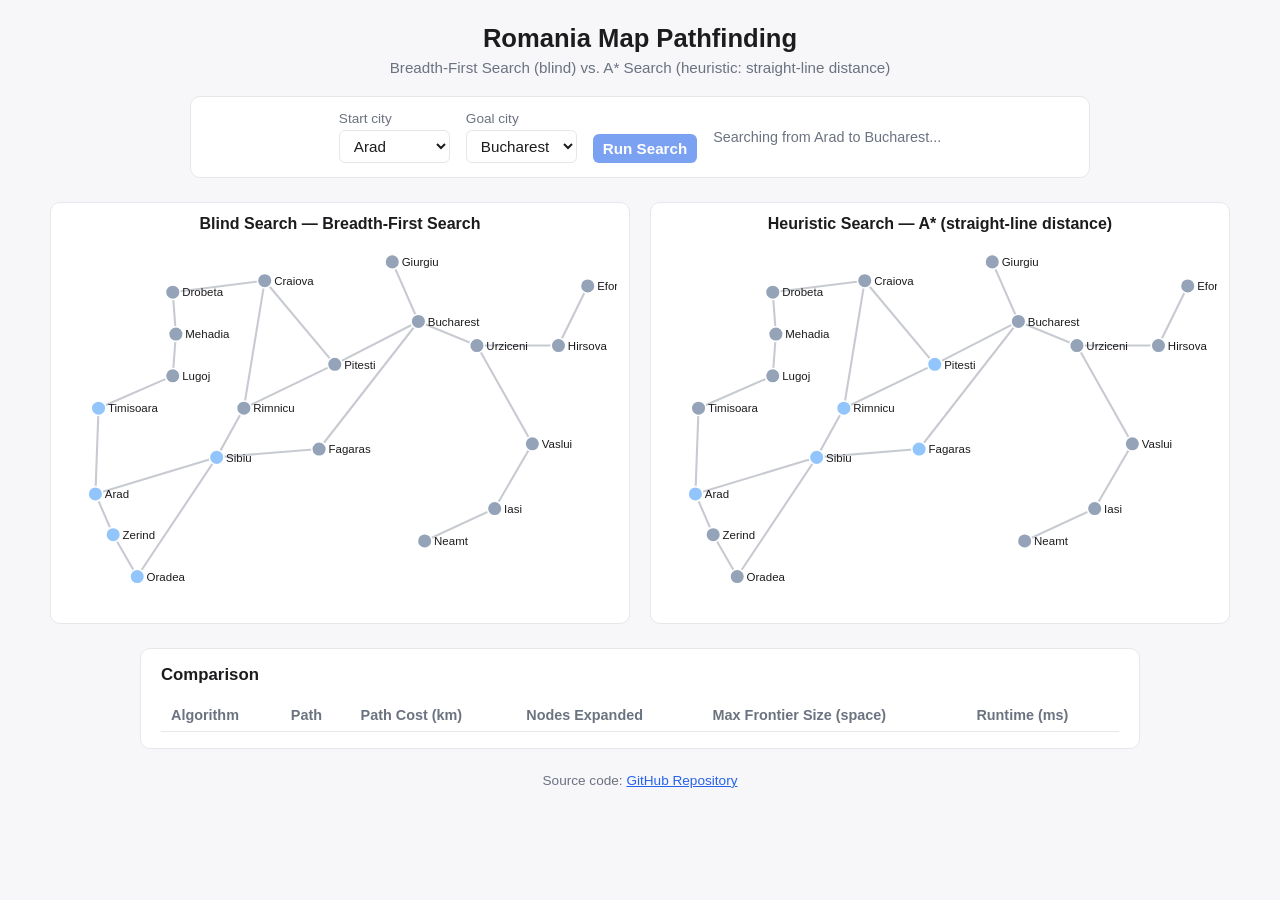
==== index.html @ 24989e84 "first structure" ====
<!doctype html>
<html lang="en">
<head>
  <meta charset="UTF-8" />
  <meta name="viewport" content="width=device-width, initial-scale=1.0" />
  <title>Romania Map Pathfinding: Blind vs. Heuristic Search</title>
  <link rel="stylesheet" href="styles.css" />
</head>
<body>
  <header>
    <h1>Romania Map Pathfinding</h1>
    <p class="subtitle">Breadth-First Search (blind) vs. A* Search (heuristic: straight-line distance)</p>
  </header>

  <section class="controls">
    <label>
      Start city
      <select id="start-city"></select>
    </label>
    <label>
      Goal city
      <select id="goal-city"></select>
    </label>
    <button id="run-btn">Run Search</button>
    <span id="status" class="status"></span>
  </section>

  <section class="maps">
    <div class="map-panel">
      <h2>Blind Search — Breadth-First Search</h2>
      <svg id="bfs-map" class="map"></svg>
    </div>
    <div class="map-panel">
      <h2>Heuristic Search — A* (straight-line distance)</h2>
      <svg id="astar-map" class="map"></svg>
    </div>
  </section>

  <section class="results">
    <h2>Comparison</h2>
    <table>
      <thead>
        <tr>
          <th>Algorithm</th>
          <th>Path</th>
          <th>Path Cost (km)</th>
          <th>Nodes Expanded</th>
          <th>Max Frontier Size (space)</th>
          <th>Runtime (ms)</th>
        </tr>
      </thead>
      <tbody id="results-body"></tbody>
    </table>
  </section>

  <footer>
    <p>
      Source code:
      <a href="https://github.com/YOUR_GITHUB_USERNAME/romania-pathfinding" target="_blank" rel="noopener">
        GitHub Repository
      </a>
    </p>
  </footer>

  <script src="js/data.js"></script>
  <script src="js/search.js"></script>
  <script src="js/map.js"></script>
  <script src="js/app.js"></script>
</body>
</html>
---- styles.css ----
:root {
  color-scheme: light dark;
  --bg: #f7f7fa;
  --panel: #ffffff;
  --text: #1c1c1e;
  --muted: #6b7280;
  --accent: #2563eb;
  --edge: #c7cbd1;
  --edge-path: #16a34a;
  --node: #94a3b8;
  --node-visited: #93c5fd;
  --node-path: #16a34a;
  --node-start: #f59e0b;
  --node-goal: #dc2626;
  --border: #e5e7eb;
}

@media (prefers-color-scheme: dark) {
  :root {
    --bg: #16181d;
    --panel: #1f2228;
    --text: #f1f1f3;
    --muted: #9ca3af;
    --edge: #3a3f47;
    --border: #2c2f36;
  }
}

* { box-sizing: border-box; }

body {
  margin: 0;
  padding-block: 24px;
  padding-inline: 20px;
  background: var(--bg);
  color: var(--text);
  font-family: -apple-system, Segoe UI, Roboto, Helvetica, Arial, sans-serif;
}

header { text-align: center; margin-bottom: 20px; }
h1 { margin: 0 0 6px; font-size: 1.6rem; }
.subtitle { margin: 0; color: var(--muted); font-size: 0.95rem; }

.controls {
  display: flex;
  flex-wrap: wrap;
  align-items: center;
  justify-content: center;
  gap: 16px;
  margin-bottom: 24px;
  background: var(--panel);
  border: 1px solid var(--border);
  border-radius: 10px;
  padding: 14px 18px;
  max-width: 900px;
  margin-inline: auto;
}

.controls label {
  display: flex;
  flex-direction: column;
  gap: 4px;
  font-size: 0.85rem;
  color: var(--muted);
}

select, button {
  font-size: 0.95rem;
  padding: 6px 10px;
  border-radius: 6px;
  border: 1px solid var(--border);
  background: var(--panel);
  color: var(--text);
}

button {
  background: var(--accent);
  color: white;
  border: none;
  cursor: pointer;
  font-weight: 600;
  align-self: flex-end;
}
button:disabled { opacity: 0.6; cursor: default; }

.status { color: var(--muted); font-size: 0.9rem; }

.maps {
  display: flex;
  flex-wrap: wrap;
  gap: 20px;
  justify-content: center;
  max-width: 1200px;
  margin: 0 auto 24px;
}

.map-panel {
  background: var(--panel);
  border: 1px solid var(--border);
  border-radius: 10px;
  padding: 12px;
  flex: 1 1 460px;
  max-width: 580px;
}

.map-panel h2 { font-size: 1rem; margin: 0 0 8px; text-align: center; }

.map { width: 100%; height: auto; }

.edge { stroke: var(--edge); stroke-width: 2; }
.edge-path { stroke: var(--edge-path); stroke-width: 4; }

.node { fill: var(--node); stroke: var(--panel); stroke-width: 1.5; transition: fill 0.2s; }
.node.visited { fill: var(--node-visited); }
.node.on-path { fill: var(--node-path); }
.node.start { fill: var(--node-start); }
.node.goal { fill: var(--node-goal); }

.node-label { font-size: 11px; fill: var(--text); }

.results {
  max-width: 1000px;
  margin: 0 auto;
  background: var(--panel);
  border: 1px solid var(--border);
  border-radius: 10px;
  padding: 16px 20px;
  overflow-x: auto;
}
.results h2 { margin-top: 0; font-size: 1.05rem; }

table { width: 100%; border-collapse: collapse; font-size: 0.9rem; }
th, td { text-align: left; padding: 8px 10px; border-bottom: 1px solid var(--border); }
th { color: var(--muted); font-weight: 600; }
.path-cell { font-family: ui-monospace, monospace; font-size: 0.85rem; }

footer {
  text-align: center;
  margin-top: 24px;
  color: var(--muted);
  font-size: 0.85rem;
}
footer a { color: var(--accent); }
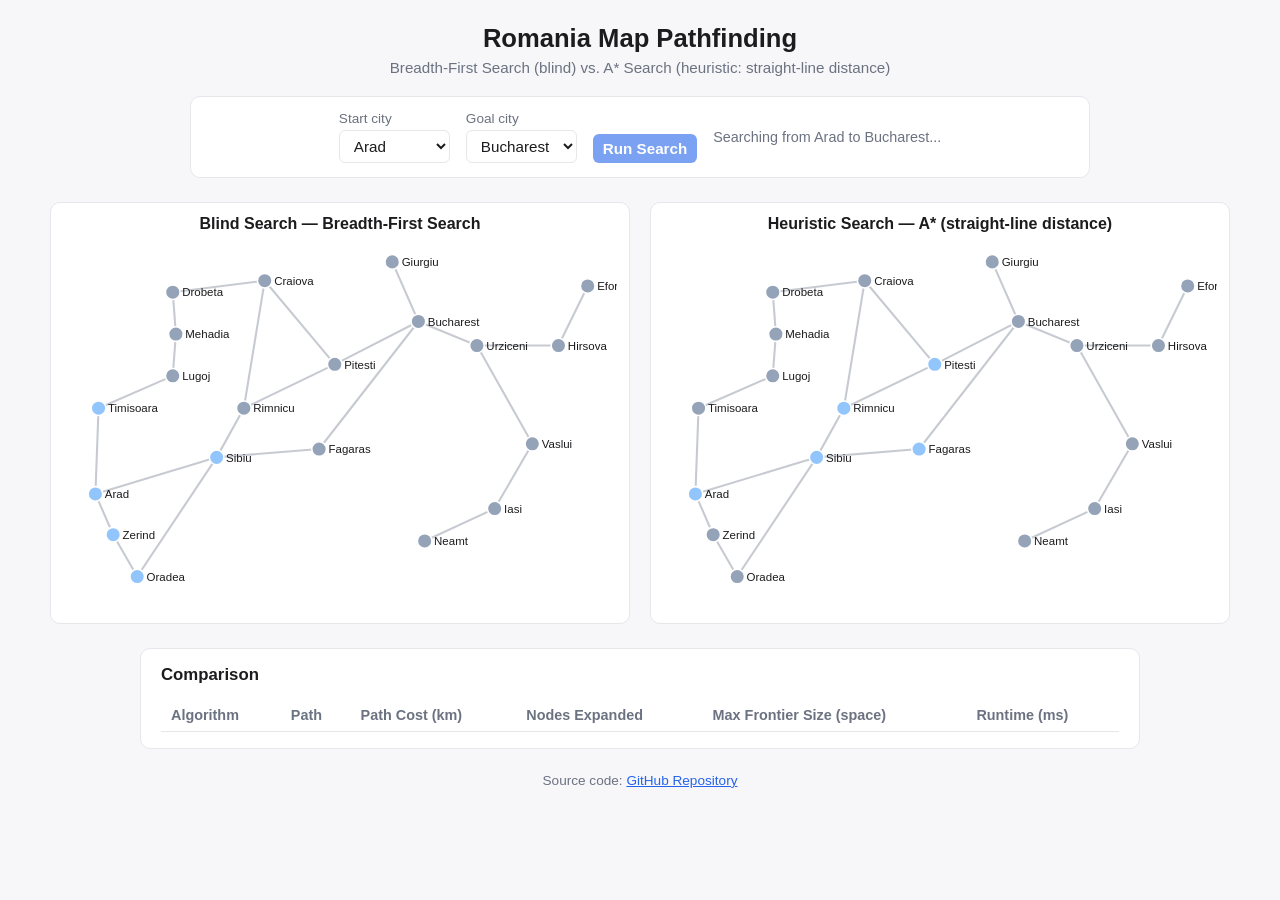
==== commit 156400c0: "add github link" ====
--- a/index.html
+++ b/index.html
@@ -56,7 +56,7 @@
   <footer>
     <p>
       Source code:
-      <a href="https://github.com/YOUR_GITHUB_USERNAME/romania-pathfinding" target="_blank" rel="noopener">
+      <a href="https://github.com/azkaeiorszghjhbvgu/AI-Schizo-Mapping" rel="noopener">
         GitHub Repository
       </a>
     </p>
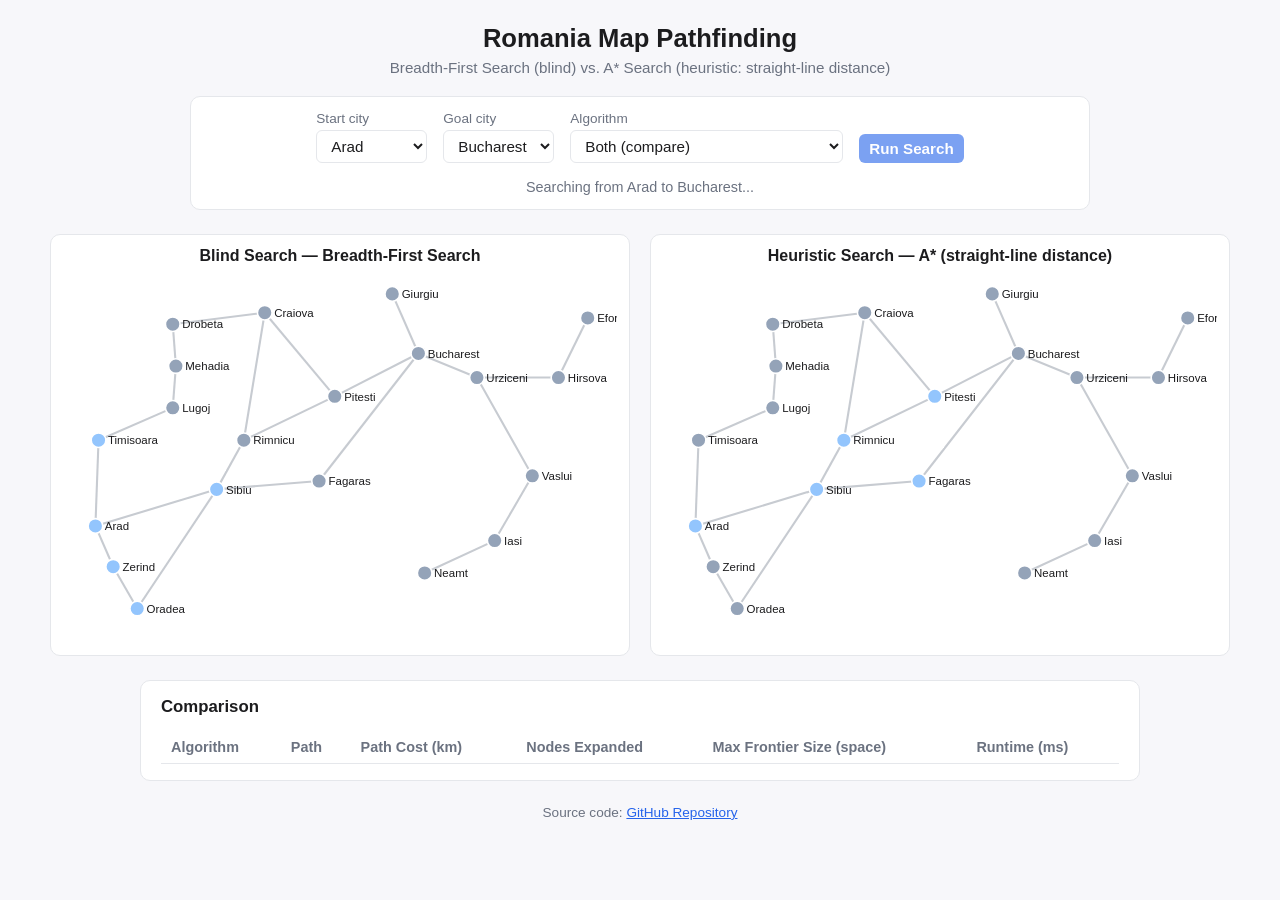
==== commit d66bbe2e: "added selectable searching mode" ====
--- a/index.html
+++ b/index.html
@@ -21,16 +21,24 @@
       Goal city
       <select id="goal-city"></select>
     </label>
+    <label>
+      Algorithm
+      <select id="mode-select">
+        <option value="both" selected>Both (compare)</option>
+        <option value="bfs">Blind Search (BFS) only</option>
+        <option value="astar">Custom Heuristic Search (A*) only</option>
+      </select>
+    </label>
     <button id="run-btn">Run Search</button>
     <span id="status" class="status"></span>
   </section>
 
   <section class="maps">
-    <div class="map-panel">
+    <div class="map-panel" id="bfs-panel">
       <h2>Blind Search — Breadth-First Search</h2>
       <svg id="bfs-map" class="map"></svg>
     </div>
-    <div class="map-panel">
+    <div class="map-panel" id="astar-panel">
       <h2>Heuristic Search — A* (straight-line distance)</h2>
       <svg id="astar-map" class="map"></svg>
     </div>
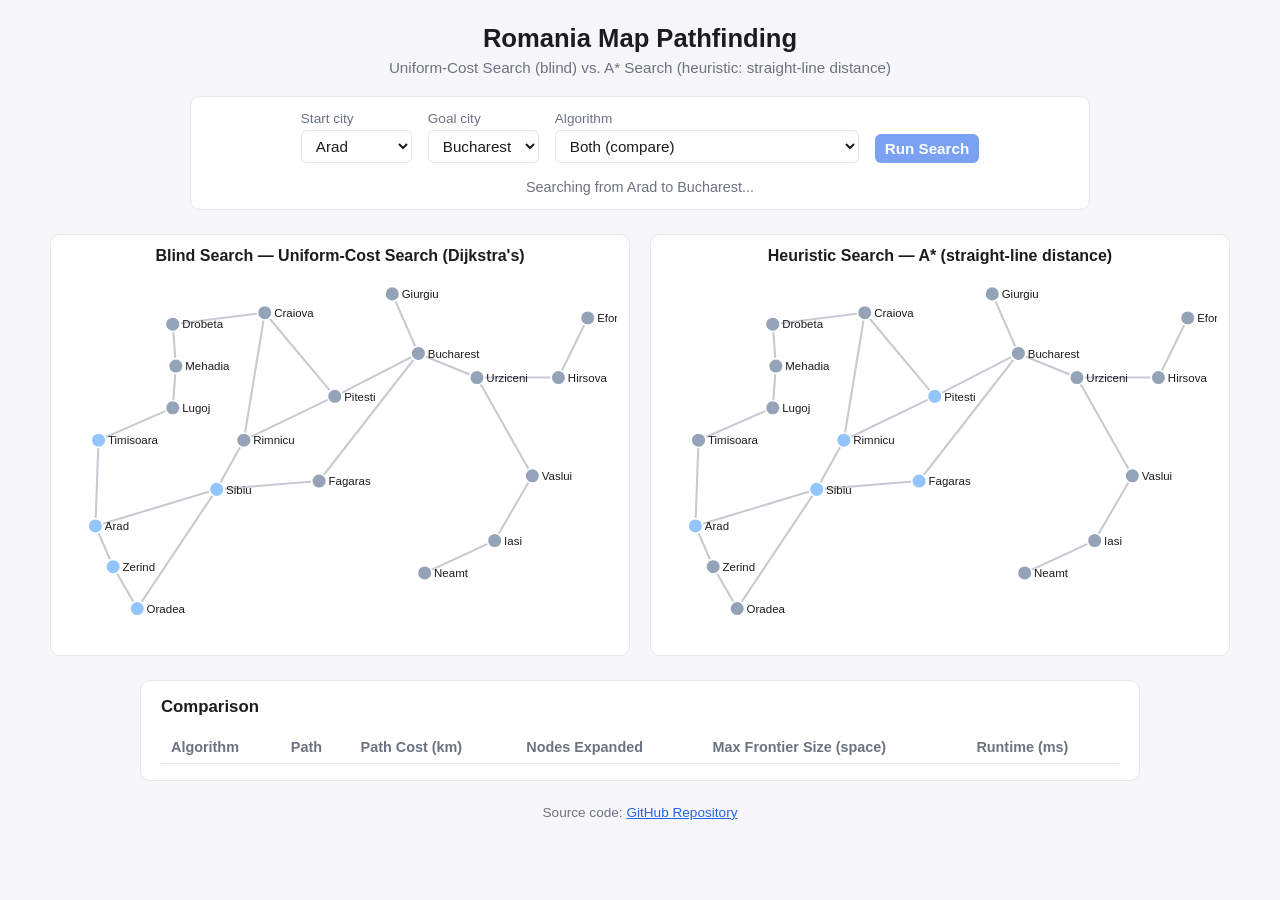
==== commit 93796811: "changed to Uniform-Cost Search (UCS / Dijkstra's)" ====
--- a/index.html
+++ b/index.html
@@ -9,7 +9,7 @@
 <body>
   <header>
     <h1>Romania Map Pathfinding</h1>
-    <p class="subtitle">Breadth-First Search (blind) vs. A* Search (heuristic: straight-line distance)</p>
+    <p class="subtitle">Uniform-Cost Search (blind) vs. A* Search (heuristic: straight-line distance)</p>
   </header>
 
   <section class="controls">
@@ -25,8 +25,8 @@
       Algorithm
       <select id="mode-select">
         <option value="both" selected>Both (compare)</option>
-        <option value="bfs">Blind Search (BFS) only</option>
-        <option value="astar">Custom Heuristic Search (A*) only</option>
+        <option value="bfs">Uniform-Cost Search (UCS / Dijkstra's)</option>
+        <option value="astar">A* Search</option>
       </select>
     </label>
     <button id="run-btn">Run Search</button>
@@ -35,7 +35,7 @@
 
   <section class="maps">
     <div class="map-panel" id="bfs-panel">
-      <h2>Blind Search — Breadth-First Search</h2>
+      <h2>Blind Search — Uniform-Cost Search (Dijkstra's)</h2>
       <svg id="bfs-map" class="map"></svg>
     </div>
     <div class="map-panel" id="astar-panel">
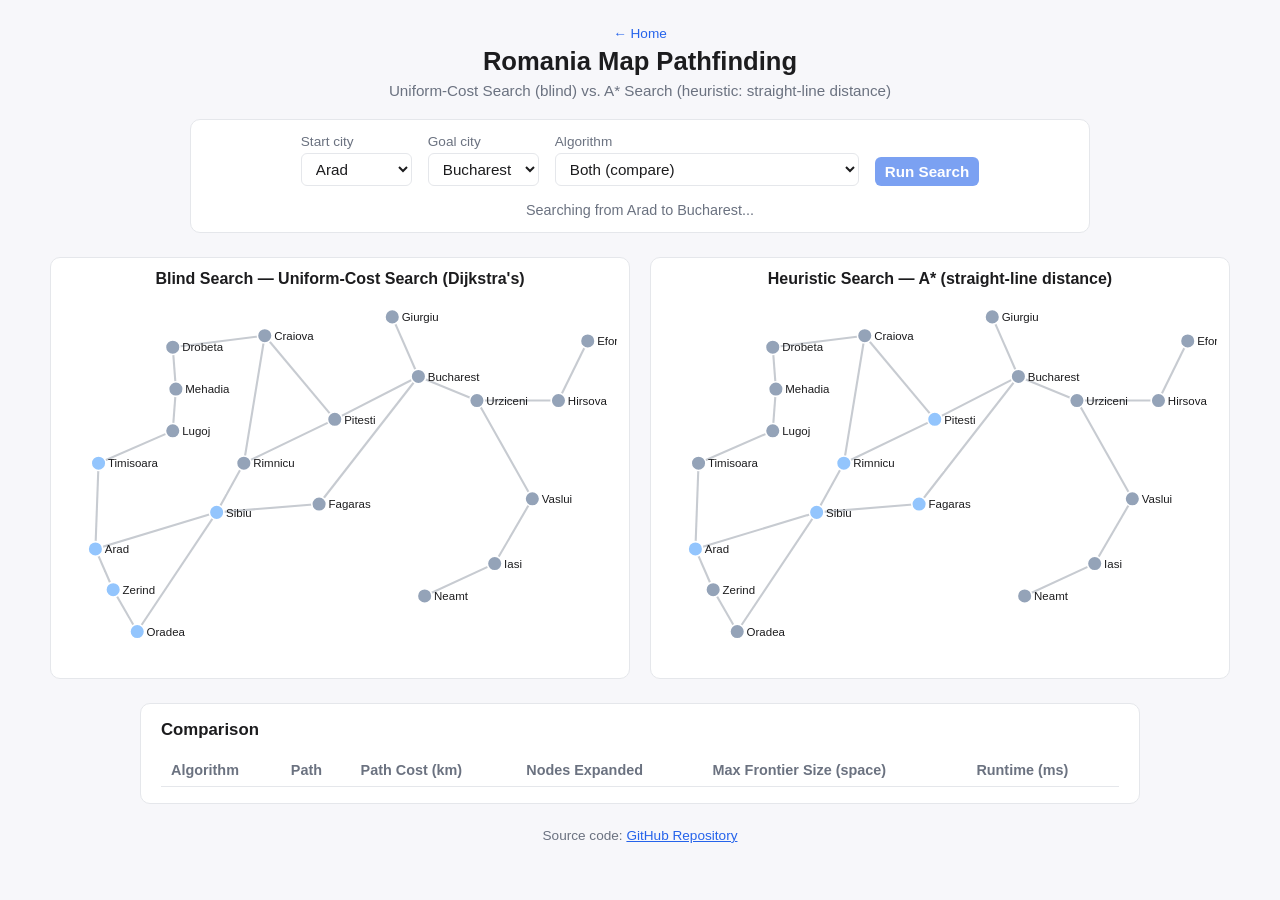
==== commit d0e9c967: "new home page" ====
--- a/index.html
+++ b/index.html
@@ -8,6 +8,7 @@
 </head>
 <body>
   <header>
+    <a class="home-link" href="home.html">&larr; Home</a>
     <h1>Romania Map Pathfinding</h1>
     <p class="subtitle">Uniform-Cost Search (blind) vs. A* Search (heuristic: straight-line distance)</p>
   </header>
--- a/styles.css
+++ b/styles.css
@@ -141,3 +141,55 @@
   font-size: 0.85rem;
 }
 footer a { color: var(--accent); }
+
+.home-link {
+  display: inline-block;
+  margin-bottom: 6px;
+  color: var(--accent);
+  font-size: 0.85rem;
+  text-decoration: none;
+}
+.home-link:hover { text-decoration: underline; }
+
+.intro {
+  max-width: 900px;
+  margin: 0 auto 24px;
+  display: flex;
+  flex-direction: column;
+  gap: 16px;
+}
+
+.intro-card {
+  background: var(--panel);
+  border: 1px solid var(--border);
+  border-radius: 10px;
+  padding: 18px 22px;
+}
+.intro-card h2 { margin-top: 0; font-size: 1.15rem; }
+.intro-card h3 { margin-top: 0; font-size: 1rem; }
+.intro-card p, .intro-card li { color: var(--text); line-height: 1.5; }
+.intro-card ul { margin: 8px 0; padding-left: 20px; }
+
+.intro-grid {
+  display: flex;
+  flex-wrap: wrap;
+  gap: 16px;
+}
+.intro-grid .intro-card { flex: 1 1 320px; }
+
+.intro-cta {
+  text-align: center;
+  margin-top: 8px;
+}
+
+.cta-button {
+  display: inline-block;
+  background: var(--accent);
+  color: white;
+  font-weight: 600;
+  font-size: 1rem;
+  padding: 10px 24px;
+  border-radius: 8px;
+  text-decoration: none;
+}
+.cta-button:hover { opacity: 0.9; }
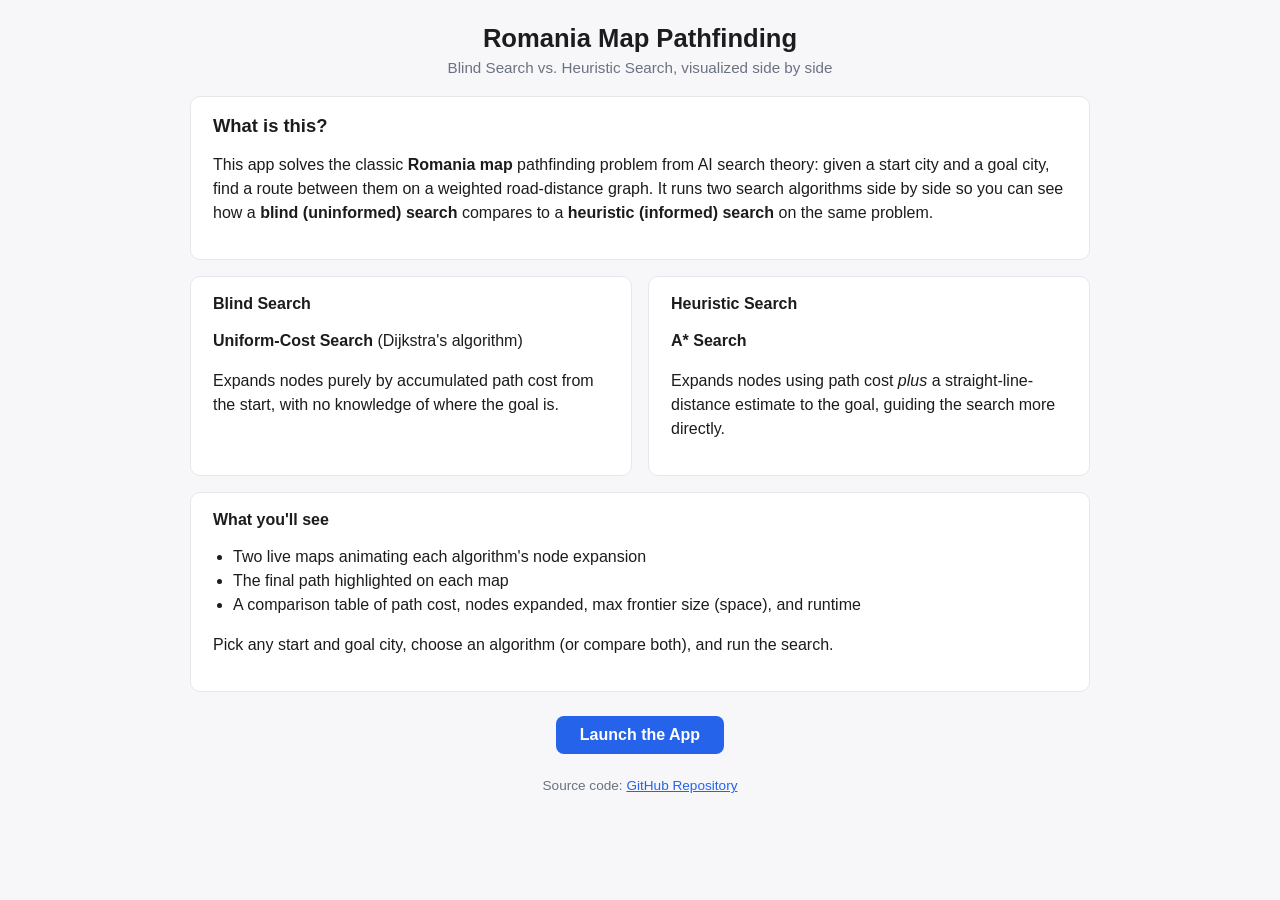
==== commit 80aa833a: "home page update" ====
--- a/index.html
+++ b/index.html
@@ -3,63 +3,60 @@
 <head>
   <meta charset="UTF-8" />
   <meta name="viewport" content="width=device-width, initial-scale=1.0" />
-  <title>Romania Map Pathfinding: Blind vs. Heuristic Search</title>
+  <title>Romania Map Pathfinding — Home</title>
   <link rel="stylesheet" href="styles.css" />
 </head>
 <body>
   <header>
-    <a class="home-link" href="home.html">&larr; Home</a>
     <h1>Romania Map Pathfinding</h1>
-    <p class="subtitle">Uniform-Cost Search (blind) vs. A* Search (heuristic: straight-line distance)</p>
+    <p class="subtitle">Blind Search vs. Heuristic Search, visualized side by side</p>
   </header>
 
-  <section class="controls">
-    <label>
-      Start city
-      <select id="start-city"></select>
-    </label>
-    <label>
-      Goal city
-      <select id="goal-city"></select>
-    </label>
-    <label>
-      Algorithm
-      <select id="mode-select">
-        <option value="both" selected>Both (compare)</option>
-        <option value="bfs">Uniform-Cost Search (UCS / Dijkstra's)</option>
-        <option value="astar">A* Search</option>
-      </select>
-    </label>
-    <button id="run-btn">Run Search</button>
-    <span id="status" class="status"></span>
-  </section>
+  <section class="intro">
+    <div class="intro-card">
+      <h2>What is this?</h2>
+      <p>
+        This app solves the classic <strong>Romania map</strong> pathfinding
+        problem from AI search theory: given a start city and a goal city,
+        find a route between them on a weighted road-distance graph. It runs
+        two search algorithms side by side so you can see how a
+        <strong>blind (uninformed) search</strong> compares to a
+        <strong>heuristic (informed) search</strong> on the same problem.
+      </p>
+    </div>
 
-  <section class="maps">
-    <div class="map-panel" id="bfs-panel">
-      <h2>Blind Search — Uniform-Cost Search (Dijkstra's)</h2>
-      <svg id="bfs-map" class="map"></svg>
+    <div class="intro-grid">
+      <div class="intro-card">
+        <h3>Blind Search</h3>
+        <p><strong>Uniform-Cost Search</strong> (Dijkstra's algorithm)</p>
+        <p>
+          Expands nodes purely by accumulated path cost from the start,
+          with no knowledge of where the goal is.
+        </p>
+      </div>
+      <div class="intro-card">
+        <h3>Heuristic Search</h3>
+        <p><strong>A* Search</strong></p>
+        <p>
+          Expands nodes using path cost <em>plus</em> a straight-line-distance
+          estimate to the goal, guiding the search more directly.
+        </p>
+      </div>
     </div>
-    <div class="map-panel" id="astar-panel">
-      <h2>Heuristic Search — A* (straight-line distance)</h2>
-      <svg id="astar-map" class="map"></svg>
+
+    <div class="intro-card">
+      <h3>What you'll see</h3>
+      <ul>
+        <li>Two live maps animating each algorithm's node expansion</li>
+        <li>The final path highlighted on each map</li>
+        <li>A comparison table of path cost, nodes expanded, max frontier size (space), and runtime</li>
+      </ul>
+      <p>Pick any start and goal city, choose an algorithm (or compare both), and run the search.</p>
     </div>
-  </section>
 
-  <section class="results">
-    <h2>Comparison</h2>
-    <table>
-      <thead>
-        <tr>
-          <th>Algorithm</th>
-          <th>Path</th>
-          <th>Path Cost (km)</th>
-          <th>Nodes Expanded</th>
-          <th>Max Frontier Size (space)</th>
-          <th>Runtime (ms)</th>
-        </tr>
-      </thead>
-      <tbody id="results-body"></tbody>
-    </table>
+    <div class="intro-cta">
+      <a class="cta-button" href="app.html">Launch the App</a>
+    </div>
   </section>
 
   <footer>
@@ -70,10 +67,5 @@
       </a>
     </p>
   </footer>
-
-  <script src="js/data.js"></script>
-  <script src="js/search.js"></script>
-  <script src="js/map.js"></script>
-  <script src="js/app.js"></script>
 </body>
 </html>
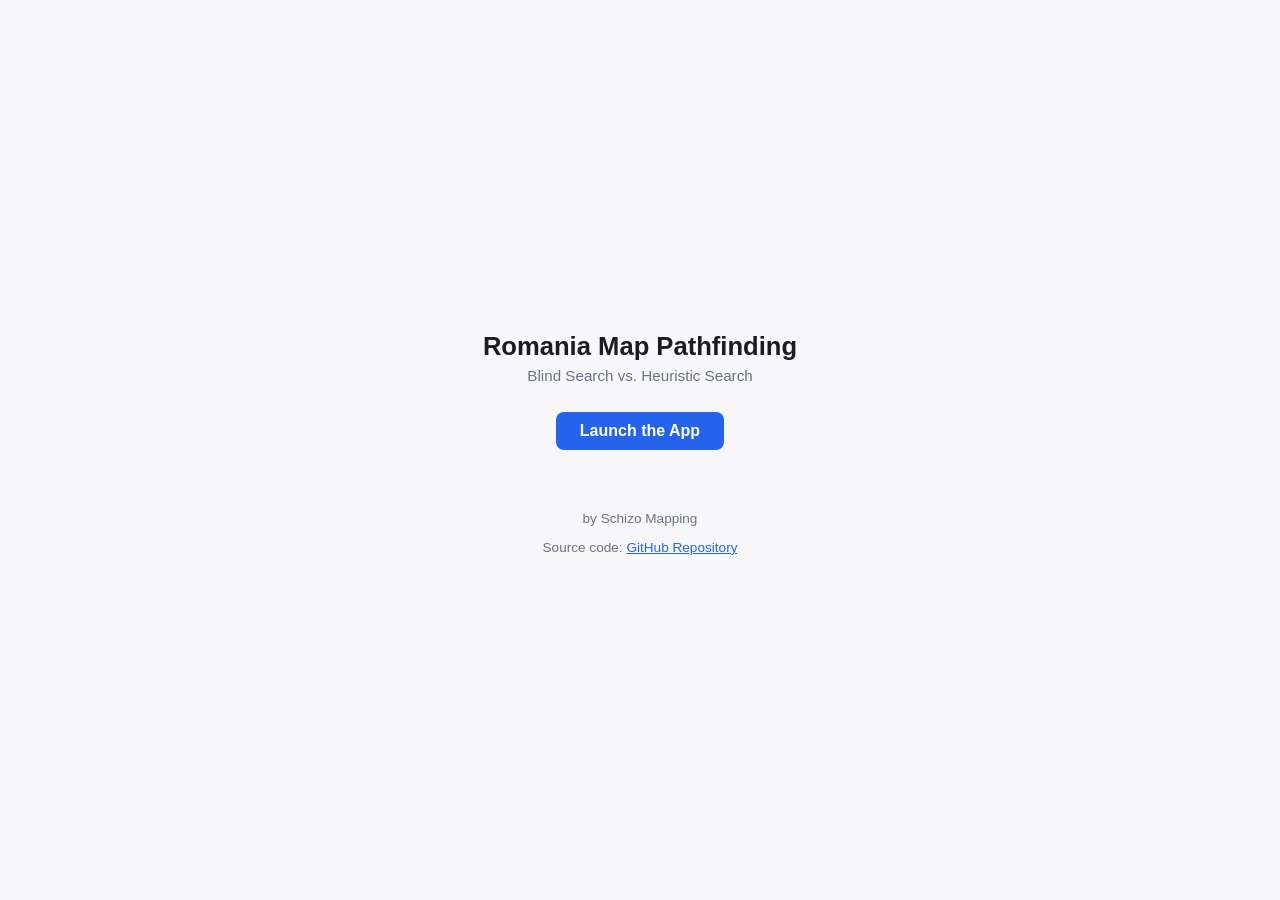
==== commit 8e301a57: "sum bs w/home page" ====
--- a/index.html
+++ b/index.html
@@ -6,60 +6,20 @@
   <title>Romania Map Pathfinding — Home</title>
   <link rel="stylesheet" href="styles.css" />
 </head>
-<body>
+<body class="home-body">
   <header>
     <h1>Romania Map Pathfinding</h1>
-    <p class="subtitle">Blind Search vs. Heuristic Search, visualized side by side</p>
+    <p class="subtitle">Blind Search vs. Heuristic Search</p>
   </header>
 
   <section class="intro">
-    <div class="intro-card">
-      <h2>What is this?</h2>
-      <p>
-        This app solves the classic <strong>Romania map</strong> pathfinding
-        problem from AI search theory: given a start city and a goal city,
-        find a route between them on a weighted road-distance graph. It runs
-        two search algorithms side by side so you can see how a
-        <strong>blind (uninformed) search</strong> compares to a
-        <strong>heuristic (informed) search</strong> on the same problem.
-      </p>
-    </div>
-
-    <div class="intro-grid">
-      <div class="intro-card">
-        <h3>Blind Search</h3>
-        <p><strong>Uniform-Cost Search</strong> (Dijkstra's algorithm)</p>
-        <p>
-          Expands nodes purely by accumulated path cost from the start,
-          with no knowledge of where the goal is.
-        </p>
-      </div>
-      <div class="intro-card">
-        <h3>Heuristic Search</h3>
-        <p><strong>A* Search</strong></p>
-        <p>
-          Expands nodes using path cost <em>plus</em> a straight-line-distance
-          estimate to the goal, guiding the search more directly.
-        </p>
-      </div>
-    </div>
-
-    <div class="intro-card">
-      <h3>What you'll see</h3>
-      <ul>
-        <li>Two live maps animating each algorithm's node expansion</li>
-        <li>The final path highlighted on each map</li>
-        <li>A comparison table of path cost, nodes expanded, max frontier size (space), and runtime</li>
-      </ul>
-      <p>Pick any start and goal city, choose an algorithm (or compare both), and run the search.</p>
-    </div>
-
     <div class="intro-cta">
       <a class="cta-button" href="app.html">Launch the App</a>
     </div>
   </section>
 
   <footer>
+    <p>by Schizo Mapping</p>
     <p>
       Source code:
       <a href="https://github.com/azkaeiorszghjhbvgu/AI-Schizo-Mapping" rel="noopener">
--- a/styles.css
+++ b/styles.css
@@ -142,6 +142,19 @@
 }
 footer a { color: var(--accent); }
 
+.home-body {
+  min-height: 100vh;
+  display: flex;
+  flex-direction: column;
+  align-items: center;
+  justify-content: center;
+  text-align: center;
+}
+
+.home-body .intro {
+  align-items: center;
+}
+
 .home-link {
   display: inline-block;
   margin-bottom: 6px;
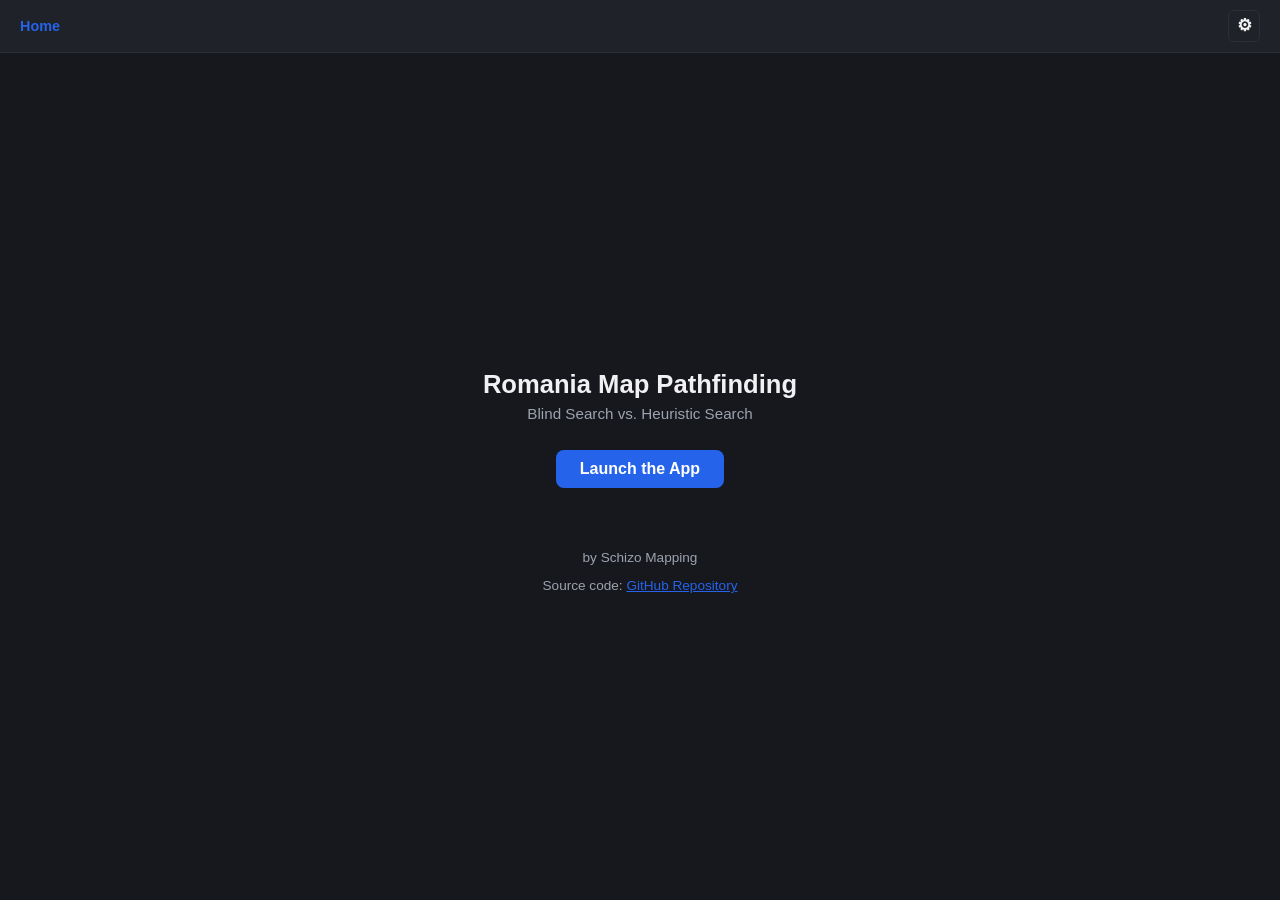
==== commit b7b6d9d3: "nav bar !!1!" ====
--- a/index.html
+++ b/index.html
@@ -7,25 +7,41 @@
   <link rel="stylesheet" href="styles.css" />
 </head>
 <body class="home-body">
-  <header>
-    <h1>Romania Map Pathfinding</h1>
-    <p class="subtitle">Blind Search vs. Heuristic Search</p>
-  </header>
+  <nav class="navbar">
+    <a class="navbar-home" href="index.html">Home</a>
+    <div class="navbar-settings">
+      <button class="navbar-gear" type="button" aria-label="Settings" title="Settings">&#9881;</button>
+      <div class="navbar-menu">
+        <div class="navbar-menu-label">Themes/div>
+        <button class="navbar-theme-option" data-theme-choice="dark">Dark</button>
+        <button class="navbar-theme-option" data-theme-choice="light">Light</button>
+      </div>
+    </div>
+  </nav>
 
-  <section class="intro">
-    <div class="intro-cta">
-      <a class="cta-button" href="app.html">Launch the App</a>
-    </div>
-  </section>
+  <div class="home-content">
+    <header>
+      <h1>Romania Map Pathfinding</h1>
+      <p class="subtitle">Blind Search vs. Heuristic Search</p>
+    </header>
 
-  <footer>
-    <p>by Schizo Mapping</p>
-    <p>
-      Source code:
-      <a href="https://github.com/azkaeiorszghjhbvgu/AI-Schizo-Mapping" rel="noopener">
-        GitHub Repository
-      </a>
-    </p>
-  </footer>
+    <section class="intro">
+      <div class="intro-cta">
+        <a class="cta-button" href="app.html">Launch the App</a>
+      </div>
+    </section>
+
+    <footer>
+      <p>by Schizo Mapping</p>
+      <p>
+        Source code:
+        <a href="https://github.com/azkaeiorszghjhbvgu/AI-Schizo-Mapping" rel="noopener">
+          GitHub Repository
+        </a>
+      </p>
+    </footer>
+  </div>
+
+  <script src="js/navbar.js"></script>
 </body>
 </html>
--- a/styles.css
+++ b/styles.css
@@ -1,43 +1,135 @@
 :root {
-  color-scheme: light dark;
-  --bg: #f7f7fa;
-  --panel: #ffffff;
-  --text: #1c1c1e;
-  --muted: #6b7280;
+  color-scheme: dark;
+  --bg: #16181d;
+  --panel: #1f2228;
+  --text: #f1f1f3;
+  --muted: #9ca3af;
   --accent: #2563eb;
-  --edge: #c7cbd1;
+  --edge: #3a3f47;
   --edge-path: #16a34a;
   --node: #94a3b8;
   --node-visited: #93c5fd;
   --node-path: #16a34a;
   --node-start: #f59e0b;
   --node-goal: #dc2626;
+  --border: #2c2f36;
+}
+
+:root[data-theme="light"] {
+  color-scheme: light;
+  --bg: #f7f7fa;
+  --panel: #ffffff;
+  --text: #1c1c1e;
+  --muted: #6b7280;
+  --edge: #c7cbd1;
   --border: #e5e7eb;
-}
-
-@media (prefers-color-scheme: dark) {
-  :root {
-    --bg: #16181d;
-    --panel: #1f2228;
-    --text: #f1f1f3;
-    --muted: #9ca3af;
-    --edge: #3a3f47;
-    --border: #2c2f36;
-  }
 }
 
 * { box-sizing: border-box; }
 
 body {
   margin: 0;
-  padding-block: 24px;
   padding-inline: 20px;
   background: var(--bg);
   color: var(--text);
   font-family: -apple-system, Segoe UI, Roboto, Helvetica, Arial, sans-serif;
 }
 
-header { text-align: center; margin-bottom: 20px; }
+.navbar {
+  position: sticky;
+  top: 0;
+  z-index: 100;
+  display: flex;
+  align-items: center;
+  align-self: stretch;
+  width: calc(100% + 40px);
+  margin-inline: -20px;
+  padding: 10px 20px;
+  background: var(--panel);
+  border-bottom: 1px solid var(--border);
+  text-align: left;
+  transform: translateY(0);
+  transition: transform 0.2s ease;
+}
+
+.navbar-hidden {
+  transform: translateY(-100%);
+}
+
+.navbar-home {
+  color: var(--accent);
+  font-weight: 600;
+  font-size: 0.9rem;
+  text-decoration: none;
+}
+.navbar-home:hover { text-decoration: underline; }
+
+.navbar-settings {
+  position: relative;
+  margin-left: auto;
+}
+
+.navbar-gear {
+  display: flex;
+  align-items: center;
+  justify-content: center;
+  width: 32px;
+  height: 32px;
+  padding: 0;
+  border: 1px solid var(--border);
+  border-radius: 6px;
+  background: var(--panel);
+  color: var(--text);
+  font-size: 1.05rem;
+  line-height: 1;
+  cursor: pointer;
+}
+.navbar-gear:hover { border-color: var(--accent); }
+
+.navbar-menu {
+  position: absolute;
+  top: calc(100% + 6px);
+  right: 0;
+  min-width: 170px;
+  background: var(--panel);
+  border: 1px solid var(--border);
+  border-radius: 8px;
+  padding: 6px;
+  box-shadow: 0 6px 16px rgba(0, 0, 0, 0.2);
+  display: none;
+  z-index: 101;
+}
+
+.navbar-settings.open .navbar-menu {
+  display: block;
+}
+
+.navbar-menu-label {
+  padding: 6px 8px 4px;
+  font-size: 0.75rem;
+  color: var(--muted);
+  text-transform: uppercase;
+  letter-spacing: 0.03em;
+}
+
+.navbar-theme-option {
+  display: flex;
+  align-items: center;
+  justify-content: space-between;
+  width: 100%;
+  padding: 8px;
+  border: none;
+  border-radius: 6px;
+  background: transparent;
+  color: var(--text);
+  font-size: 0.9rem;
+  text-align: left;
+  cursor: pointer;
+}
+.navbar-theme-option:hover { background: var(--bg); }
+.navbar-theme-option.active { color: var(--accent); font-weight: 600; }
+
+header { text-align: center; margin-bottom: 20px; padding-top: 24px; }
 h1 { margin: 0 0 6px; font-size: 1.6rem; }
 .subtitle { margin: 0; color: var(--muted); font-size: 0.95rem; }
 
@@ -147,22 +239,21 @@
   display: flex;
   flex-direction: column;
   align-items: center;
-  justify-content: center;
   text-align: center;
 }
 
+.home-content {
+  flex: 1;
+  width: 100%;
+  display: flex;
+  flex-direction: column;
+  align-items: center;
+  justify-content: center;
+}
+
 .home-body .intro {
   align-items: center;
 }
-
-.home-link {
-  display: inline-block;
-  margin-bottom: 6px;
-  color: var(--accent);
-  font-size: 0.85rem;
-  text-decoration: none;
-}
-.home-link:hover { text-decoration: underline; }
 
 .intro {
   max-width: 900px;
